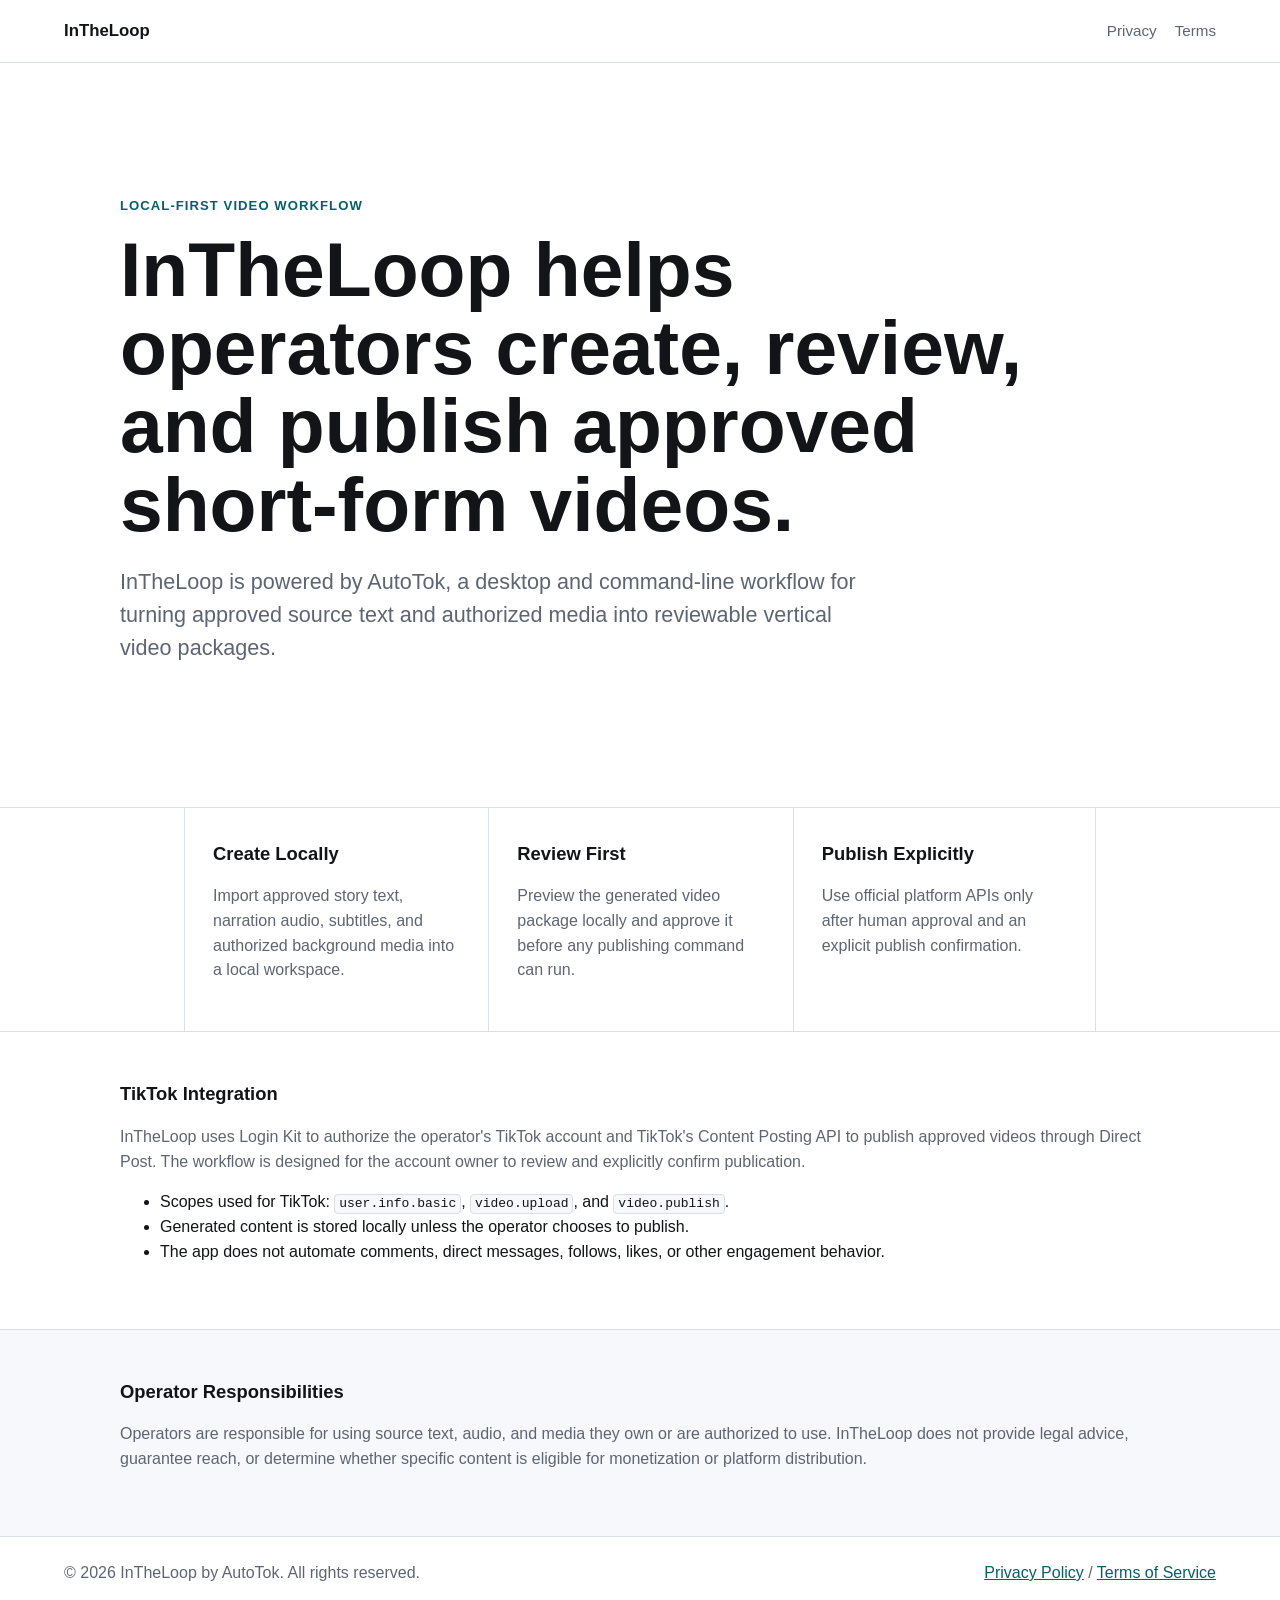
==== docs/index.html @ b72619b6 "Add InTheLoop public site pages" ====
<!doctype html>
<html lang="en">
<head>
  <meta charset="utf-8">
  <meta name="viewport" content="width=device-width, initial-scale=1">
  <title>InTheLoop by AutoTok</title>
  <meta name="description" content="InTheLoop by AutoTok is a local-first workflow for creating, reviewing, and publishing approved short-form videos through official platform integrations.">
  <link rel="stylesheet" href="styles.css">
</head>
<body>
  <header class="site-header">
    <a class="brand" href="index.html">InTheLoop</a>
    <nav aria-label="Main navigation">
      <a href="privacy.html">Privacy</a>
      <a href="terms.html">Terms</a>
    </nav>
  </header>

  <main>
    <section class="hero">
      <div class="hero-copy">
        <p class="eyebrow">Local-first video workflow</p>
        <h1>InTheLoop helps operators create, review, and publish approved short-form videos.</h1>
        <p class="lead">InTheLoop is powered by AutoTok, a desktop and command-line workflow for turning approved source text and authorized media into reviewable vertical video packages.</p>
      </div>
    </section>

    <section class="section-grid" aria-label="Core workflow">
      <article>
        <h2>Create Locally</h2>
        <p>Import approved story text, narration audio, subtitles, and authorized background media into a local workspace.</p>
      </article>
      <article>
        <h2>Review First</h2>
        <p>Preview the generated video package locally and approve it before any publishing command can run.</p>
      </article>
      <article>
        <h2>Publish Explicitly</h2>
        <p>Use official platform APIs only after human approval and an explicit publish confirmation.</p>
      </article>
    </section>

    <section class="content-band">
      <div>
        <h2>TikTok Integration</h2>
        <p>InTheLoop uses Login Kit to authorize the operator's TikTok account and TikTok's Content Posting API to publish approved videos through Direct Post. The workflow is designed for the account owner to review and explicitly confirm publication.</p>
        <ul>
          <li>Scopes used for TikTok: <code>user.info.basic</code>, <code>video.upload</code>, and <code>video.publish</code>.</li>
          <li>Generated content is stored locally unless the operator chooses to publish.</li>
          <li>The app does not automate comments, direct messages, follows, likes, or other engagement behavior.</li>
        </ul>
      </div>
    </section>

    <section class="content-band subtle">
      <div>
        <h2>Operator Responsibilities</h2>
        <p>Operators are responsible for using source text, audio, and media they own or are authorized to use. InTheLoop does not provide legal advice, guarantee reach, or determine whether specific content is eligible for monetization or platform distribution.</p>
      </div>
    </section>
  </main>

  <footer class="site-footer">
    <p>&copy; 2026 InTheLoop by AutoTok. All rights reserved.</p>
    <p><a href="privacy.html">Privacy Policy</a> <span aria-hidden="true">/</span> <a href="terms.html">Terms of Service</a></p>
  </footer>
</body>
</html>
---- docs/styles.css ----
:root {
  color-scheme: light;
  --ink: #121417;
  --muted: #5e6572;
  --line: #d9dee7;
  --panel: #f6f8fb;
  --accent: #087f8c;
  --accent-strong: #075f69;
  --bg: #ffffff;
}

* {
  box-sizing: border-box;
}

body {
  margin: 0;
  background: var(--bg);
  color: var(--ink);
  font-family: Arial, Helvetica, sans-serif;
  line-height: 1.55;
}

a {
  color: var(--accent-strong);
}

.site-header {
  align-items: center;
  border-bottom: 1px solid var(--line);
  display: flex;
  justify-content: space-between;
  padding: 18px clamp(18px, 5vw, 64px);
}

.brand {
  color: var(--ink);
  font-size: 1.05rem;
  font-weight: 700;
  text-decoration: none;
}

nav {
  display: flex;
  gap: 18px;
}

nav a {
  color: var(--muted);
  font-size: 0.95rem;
  text-decoration: none;
}

.hero {
  border-bottom: 1px solid var(--line);
  padding: clamp(56px, 12vw, 120px) clamp(18px, 5vw, 64px);
}

.hero-copy,
.document,
.content-band > div,
.section-grid {
  margin: 0 auto;
  max-width: 1040px;
}

.hero h1 {
  font-size: clamp(2.2rem, 6vw, 5.2rem);
  line-height: 1.02;
  margin: 0;
  max-width: 980px;
}

.lead {
  color: var(--muted);
  font-size: clamp(1.05rem, 2vw, 1.35rem);
  max-width: 760px;
}

.eyebrow {
  color: var(--accent-strong);
  font-size: 0.82rem;
  font-weight: 700;
  letter-spacing: 0.08em;
  text-transform: uppercase;
}

.section-grid {
  display: grid;
  gap: 1px;
  grid-template-columns: repeat(3, minmax(0, 1fr));
  padding: 0 clamp(18px, 5vw, 64px);
}

.section-grid article {
  border-left: 1px solid var(--line);
  min-height: 210px;
  padding: 32px 28px;
}

.section-grid article:last-child {
  border-right: 1px solid var(--line);
}

.section-grid h2,
.content-band h2,
.document h2 {
  font-size: 1.15rem;
  margin: 0 0 10px;
}

.section-grid p,
.content-band p,
.document p,
.document li {
  color: var(--muted);
}

.content-band {
  border-top: 1px solid var(--line);
  padding: 48px clamp(18px, 5vw, 64px);
}

.content-band.subtle {
  background: var(--panel);
}

.document {
  padding: 56px clamp(18px, 5vw, 64px);
}

.document h1 {
  font-size: clamp(2rem, 5vw, 3.5rem);
  line-height: 1.08;
  margin: 0 0 28px;
}

.document h2 {
  border-top: 1px solid var(--line);
  margin-top: 30px;
  padding-top: 24px;
}

code {
  background: var(--panel);
  border: 1px solid var(--line);
  border-radius: 4px;
  padding: 0.1em 0.3em;
}

.site-footer {
  border-top: 1px solid var(--line);
  color: var(--muted);
  display: flex;
  flex-wrap: wrap;
  gap: 12px 24px;
  justify-content: space-between;
  padding: 24px clamp(18px, 5vw, 64px);
}

.site-footer p {
  margin: 0;
}

@media (max-width: 760px) {
  .site-header,
  .site-footer {
    align-items: flex-start;
    flex-direction: column;
  }

  .section-grid {
    display: block;
    padding: 0;
  }

  .section-grid article,
  .section-grid article:last-child {
    border-left: 0;
    border-right: 0;
    border-top: 1px solid var(--line);
    min-height: auto;
    padding: 28px 18px;
  }
}
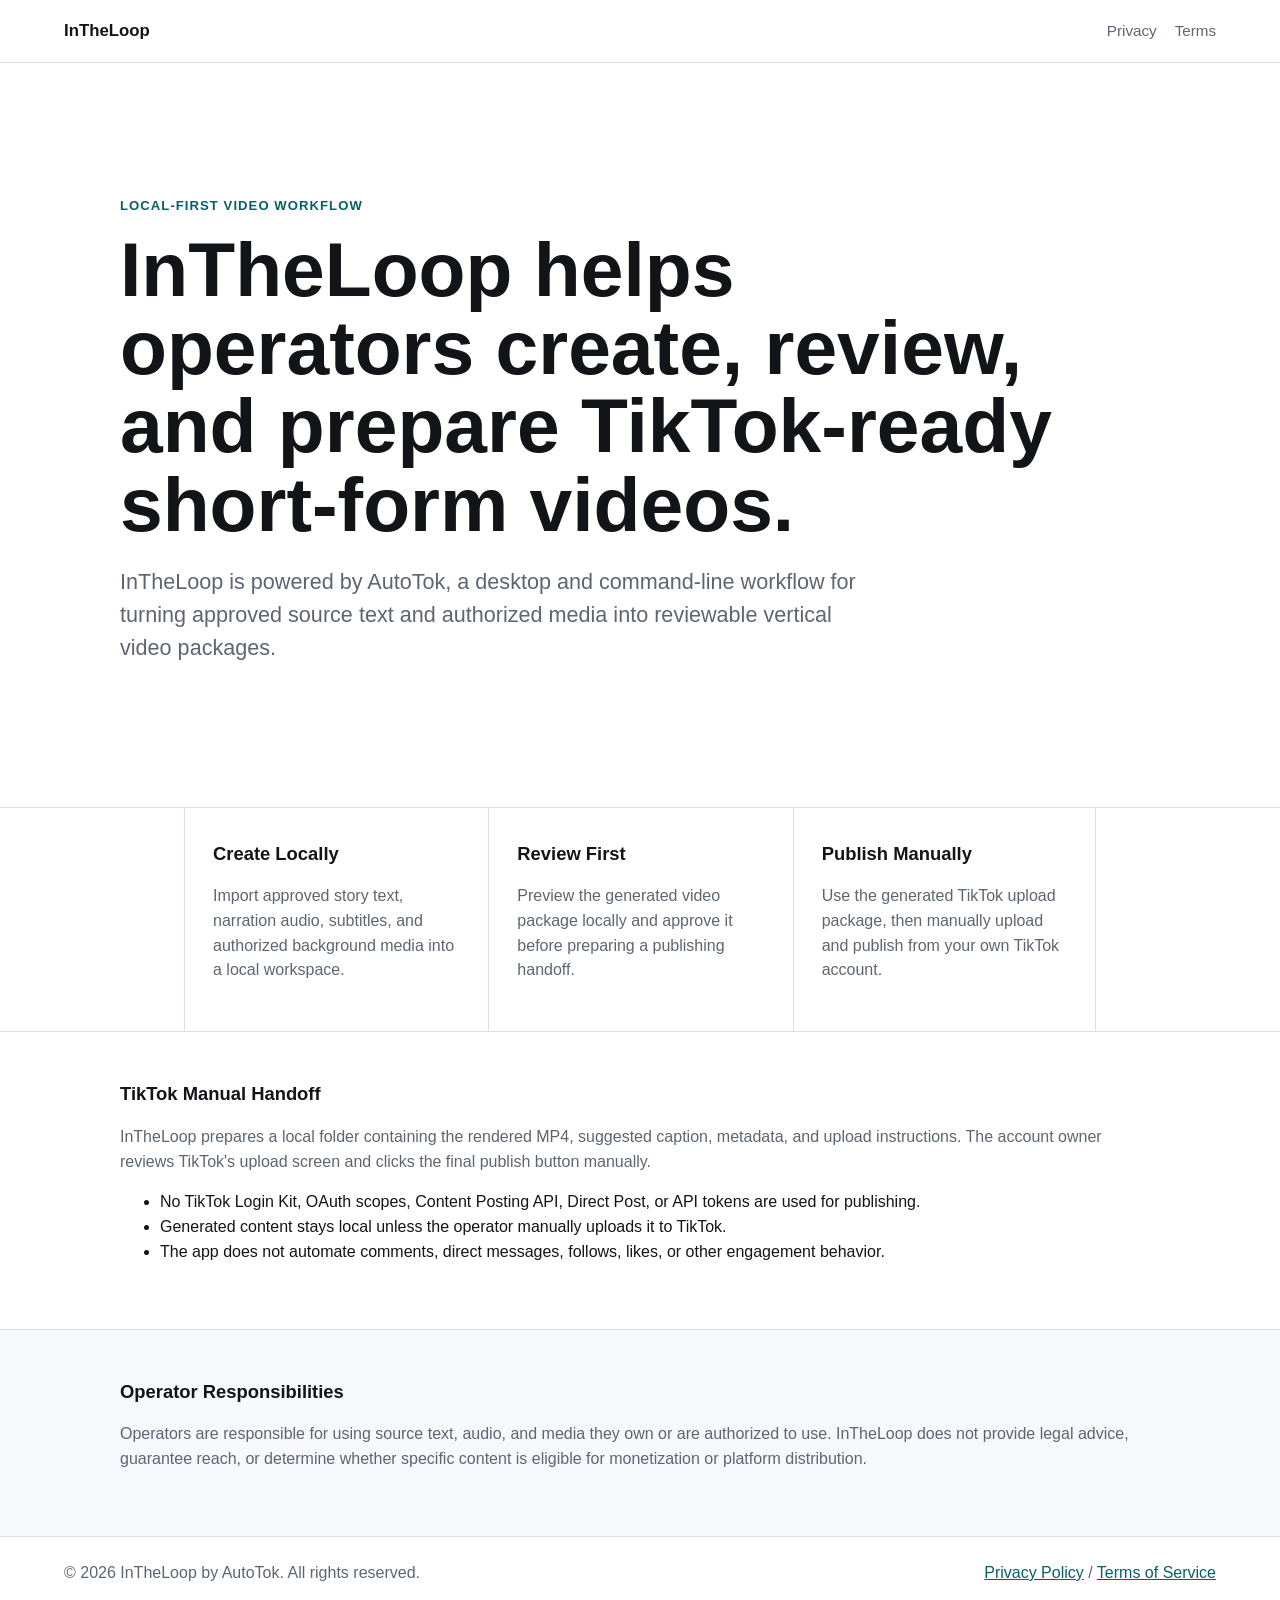
==== commit f91e0084: "Switch TikTok publishing to manual upload handoff" ====
--- a/docs/index.html
+++ b/docs/index.html
@@ -4,7 +4,7 @@
   <meta charset="utf-8">
   <meta name="viewport" content="width=device-width, initial-scale=1">
   <title>InTheLoop by AutoTok</title>
-  <meta name="description" content="InTheLoop by AutoTok is a local-first workflow for creating, reviewing, and publishing approved short-form videos through official platform integrations.">
+  <meta name="description" content="InTheLoop by AutoTok is a local-first workflow for creating, reviewing, and preparing TikTok-ready short-form video packages for manual publishing.">
   <link rel="stylesheet" href="styles.css">
 </head>
 <body>
@@ -20,7 +20,7 @@
     <section class="hero">
       <div class="hero-copy">
         <p class="eyebrow">Local-first video workflow</p>
-        <h1>InTheLoop helps operators create, review, and publish approved short-form videos.</h1>
+        <h1>InTheLoop helps operators create, review, and prepare TikTok-ready short-form videos.</h1>
         <p class="lead">InTheLoop is powered by AutoTok, a desktop and command-line workflow for turning approved source text and authorized media into reviewable vertical video packages.</p>
       </div>
     </section>
@@ -32,21 +32,21 @@
       </article>
       <article>
         <h2>Review First</h2>
-        <p>Preview the generated video package locally and approve it before any publishing command can run.</p>
+        <p>Preview the generated video package locally and approve it before preparing a publishing handoff.</p>
       </article>
       <article>
-        <h2>Publish Explicitly</h2>
-        <p>Use official platform APIs only after human approval and an explicit publish confirmation.</p>
+        <h2>Publish Manually</h2>
+        <p>Use the generated TikTok upload package, then manually upload and publish from your own TikTok account.</p>
       </article>
     </section>
 
     <section class="content-band">
       <div>
-        <h2>TikTok Integration</h2>
-        <p>InTheLoop uses Login Kit to authorize the operator's TikTok account and TikTok's Content Posting API to publish approved videos through Direct Post. The workflow is designed for the account owner to review and explicitly confirm publication.</p>
+        <h2>TikTok Manual Handoff</h2>
+        <p>InTheLoop prepares a local folder containing the rendered MP4, suggested caption, metadata, and upload instructions. The account owner reviews TikTok's upload screen and clicks the final publish button manually.</p>
         <ul>
-          <li>Scopes used for TikTok: <code>user.info.basic</code>, <code>video.upload</code>, and <code>video.publish</code>.</li>
-          <li>Generated content is stored locally unless the operator chooses to publish.</li>
+          <li>No TikTok Login Kit, OAuth scopes, Content Posting API, Direct Post, or API tokens are used for publishing.</li>
+          <li>Generated content stays local unless the operator manually uploads it to TikTok.</li>
           <li>The app does not automate comments, direct messages, follows, likes, or other engagement behavior.</li>
         </ul>
       </div>
@@ -65,4 +65,4 @@
     <p><a href="privacy.html">Privacy Policy</a> <span aria-hidden="true">/</span> <a href="terms.html">Terms of Service</a></p>
   </footer>
 </body>
-</html>+</html>
